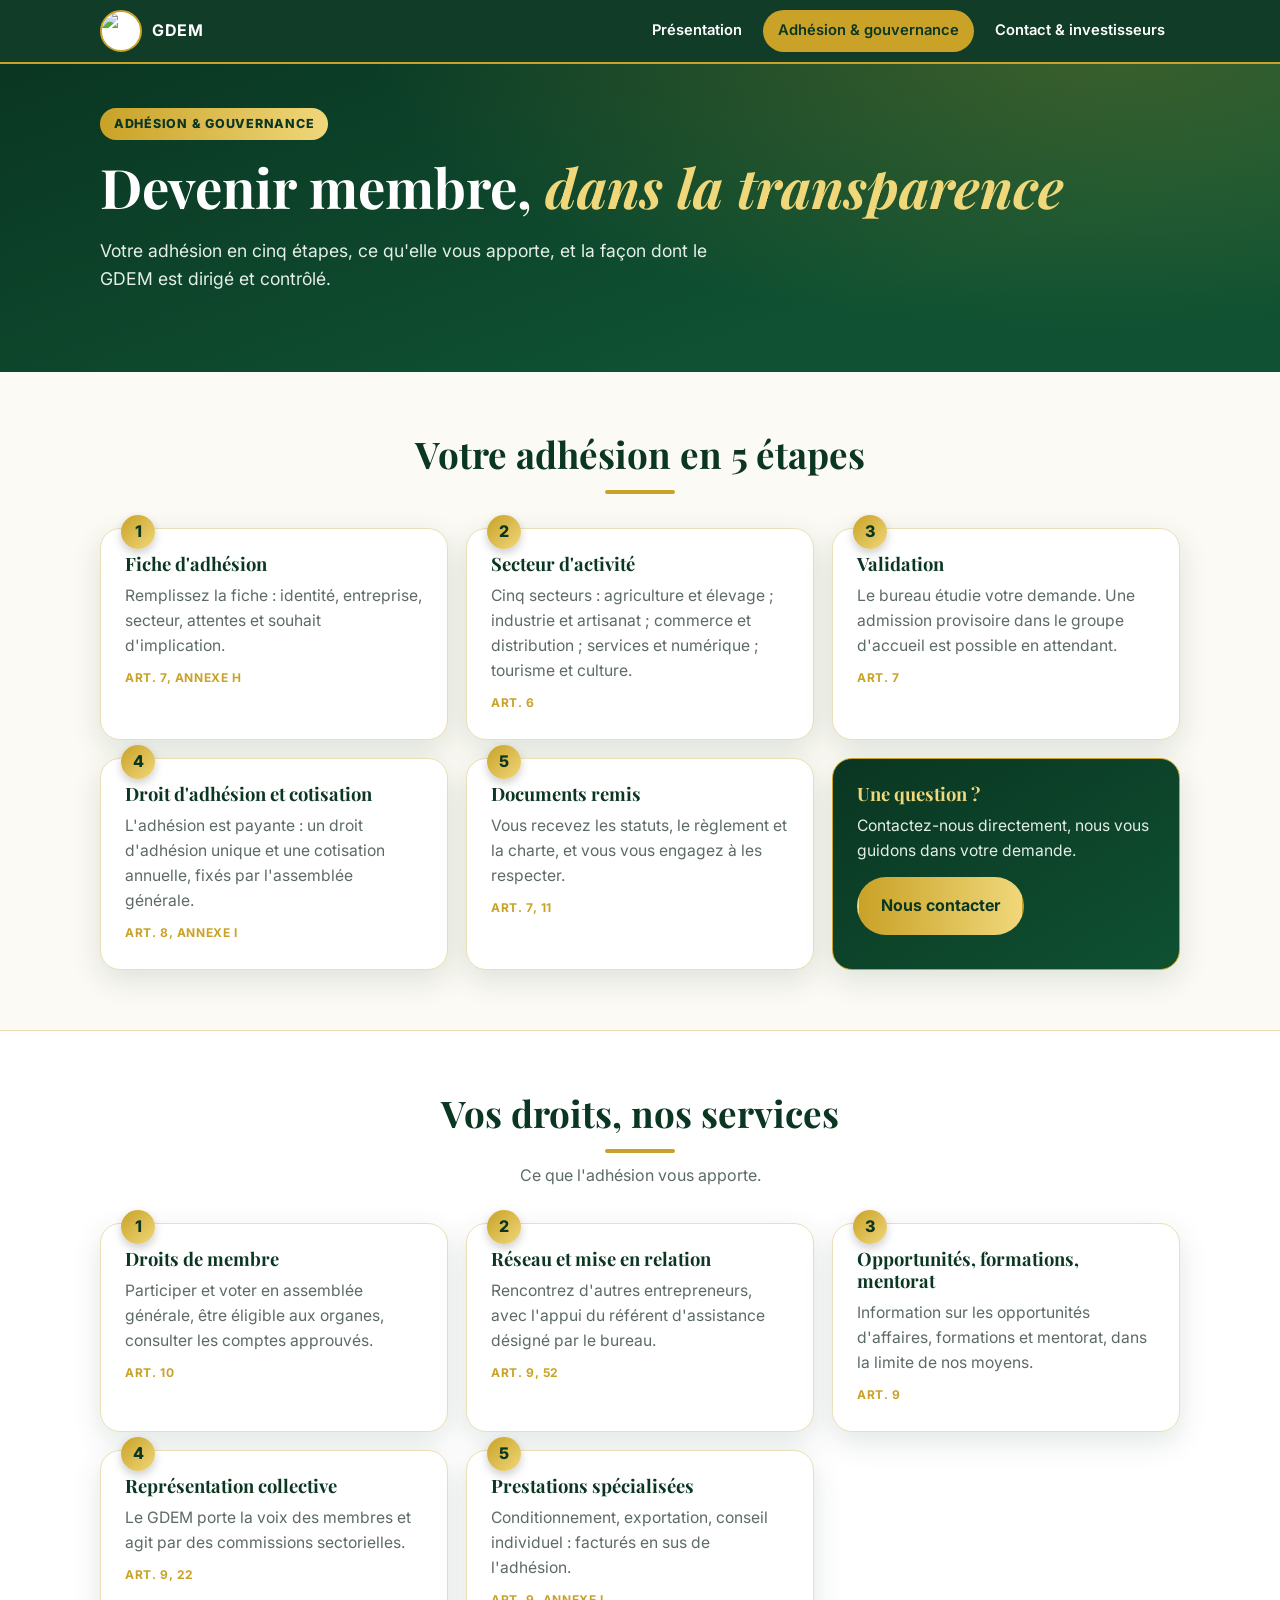
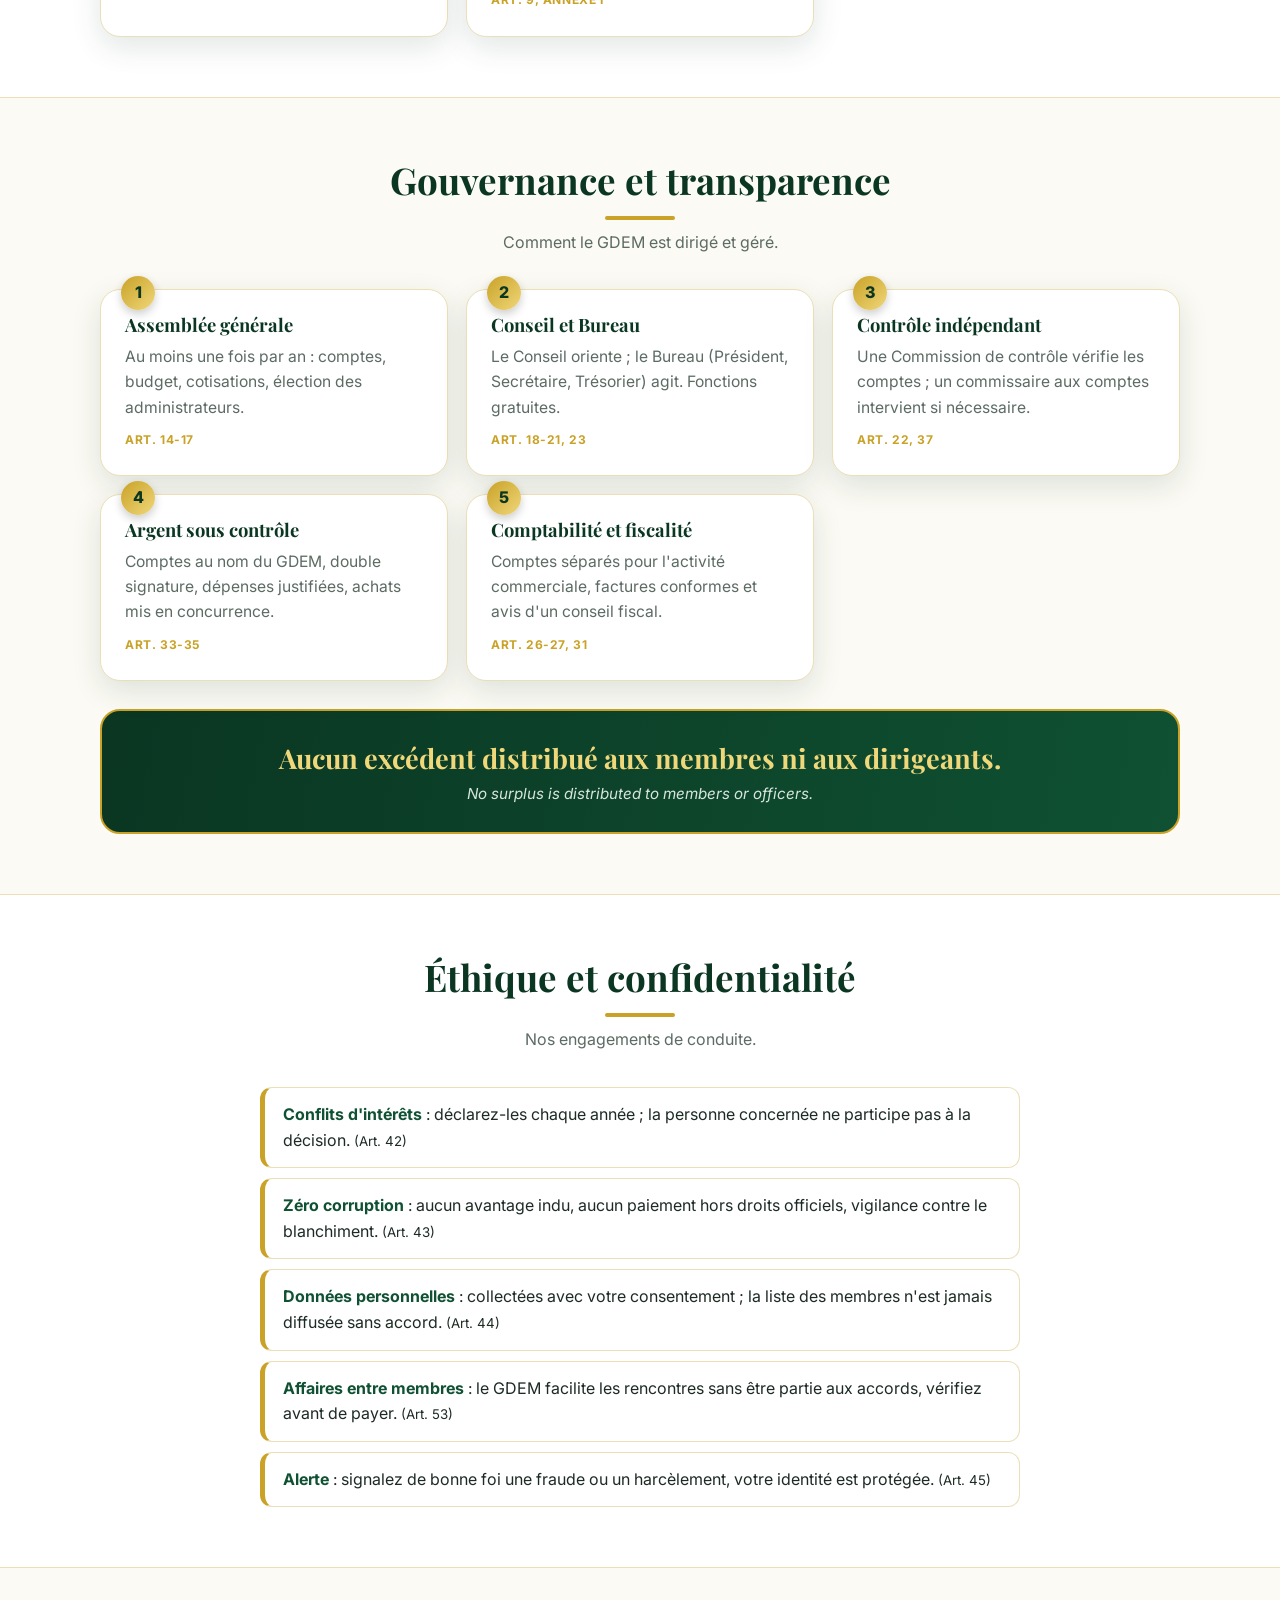
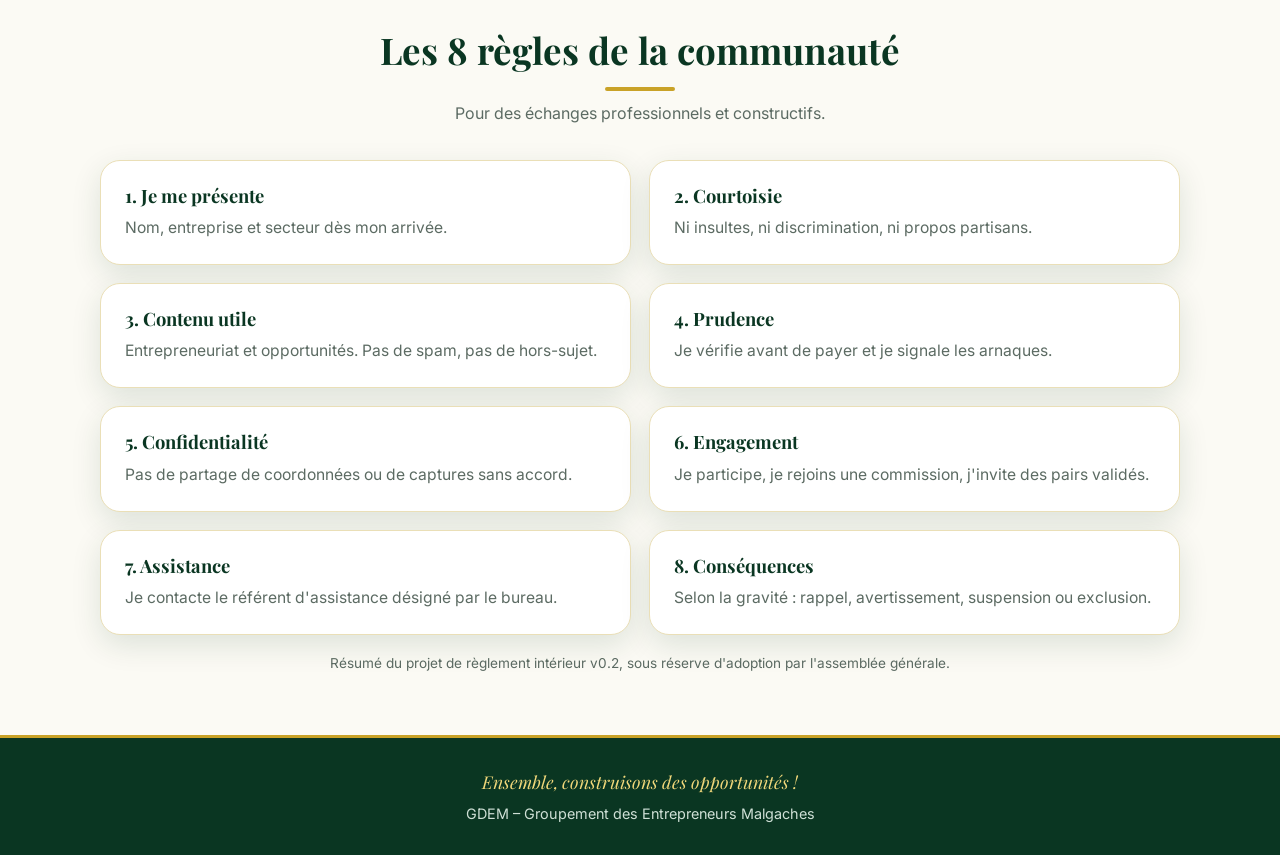
==== adhesion.html @ bec1eaff "Add files via upload" ====
<!doctype html>
<html lang="fr">
<head>
<meta charset="utf-8">
<meta name="viewport" content="width=device-width,initial-scale=1">
<title>Adhésion et gouvernance – GDEM</title>
<meta name="description" content="Comment devenir membre du GDEM, vos droits, la gouvernance transparente et nos engagements éthiques.">
<link rel="icon" href="assets/favicon.png">
<link rel="preconnect" href="https://fonts.googleapis.com">
<link rel="preconnect" href="https://fonts.gstatic.com" crossorigin>
<link href="https://fonts.googleapis.com/css2?family=Inter:wght@400;600;700;800&family=Playfair+Display:ital,wght@0,600;0,700;1,500&display=swap" rel="stylesheet">
<link rel="stylesheet" href="style.css">
</head>
<body>

<header class="site">
  <div class="wrap">
    <a class="marque" href="index.html"><img src="assets/logo-gdem.jpg" alt="Logo GDEM"><span>GDEM</span></a>
    <nav class="principal" aria-label="Navigation principale">
      <a href="index.html">Présentation</a>
      <a href="adhesion.html" aria-current="page">Adhésion &amp; gouvernance</a>
      <a href="contact.html">Contact &amp; investisseurs</a>
    </nav>
  </div>
</header>

<main>
  <section class="hero hero-page">
    <div class="wrap">
      <span class="pastille">Adhésion &amp; gouvernance</span>
      <h1>Devenir membre, <em>dans la transparence</em></h1>
      <p class="lead">Votre adhésion en cinq étapes, ce qu'elle vous apporte, et la façon dont le GDEM est dirigé et contrôlé.</p>
    </div>
  </section>

  <section class="bloc">
    <div class="wrap">
      <div class="titre-section">
        <h2>Votre adhésion en 5 étapes</h2>
        <div class="filet"></div>
      </div>
      <div class="grille g3">
        <article class="carte"><span class="num">1</span><h3>Fiche d'adhésion</h3><p>Remplissez la fiche : identité, entreprise, secteur, attentes et souhait d'implication.</p><span class="art">ART. 7, ANNEXE H</span></article>
        <article class="carte"><span class="num">2</span><h3>Secteur d'activité</h3><p>Cinq secteurs : agriculture et élevage ; industrie et artisanat ; commerce et distribution ; services et numérique ; tourisme et culture.</p><span class="art">ART. 6</span></article>
        <article class="carte"><span class="num">3</span><h3>Validation</h3><p>Le bureau étudie votre demande. Une admission provisoire dans le groupe d'accueil est possible en attendant.</p><span class="art">ART. 7</span></article>
        <article class="carte"><span class="num">4</span><h3>Droit d'adhésion et cotisation</h3><p>L'adhésion est payante : un droit d'adhésion unique et une cotisation annuelle, fixés par l'assemblée générale.</p><span class="art">ART. 8, ANNEXE I</span></article>
        <article class="carte"><span class="num">5</span><h3>Documents remis</h3><p>Vous recevez les statuts, le règlement et la charte, et vous vous engagez à les respecter.</p><span class="art">ART. 7, 11</span></article>
        <article class="carte" style="background:linear-gradient(150deg,var(--vert-fonce),var(--vert));border-color:var(--or)">
          <h3 style="color:var(--or-clair)">Une question ?</h3>
          <p style="color:#e3eee7">Contactez-nous directement, nous vous guidons dans votre demande.</p>
          <p style="margin-top:14px"><a class="btn btn-or" href="contact.html">Nous contacter</a></p>
        </article>
      </div>
    </div>
  </section>

  <section class="bloc alt">
    <div class="wrap">
      <div class="titre-section">
        <h2>Vos droits, nos services</h2>
        <div class="filet"></div>
        <p>Ce que l'adhésion vous apporte.</p>
      </div>
      <div class="grille g3">
        <article class="carte"><span class="num">1</span><h3>Droits de membre</h3><p>Participer et voter en assemblée générale, être éligible aux organes, consulter les comptes approuvés.</p><span class="art">ART. 10</span></article>
        <article class="carte"><span class="num">2</span><h3>Réseau et mise en relation</h3><p>Rencontrez d'autres entrepreneurs, avec l'appui du référent d'assistance désigné par le bureau.</p><span class="art">ART. 9, 52</span></article>
        <article class="carte"><span class="num">3</span><h3>Opportunités, formations, mentorat</h3><p>Information sur les opportunités d'affaires, formations et mentorat, dans la limite de nos moyens.</p><span class="art">ART. 9</span></article>
        <article class="carte"><span class="num">4</span><h3>Représentation collective</h3><p>Le GDEM porte la voix des membres et agit par des commissions sectorielles.</p><span class="art">ART. 9, 22</span></article>
        <article class="carte"><span class="num">5</span><h3>Prestations spécialisées</h3><p>Conditionnement, exportation, conseil individuel : facturés en sus de l'adhésion.</p><span class="art">ART. 9, ANNEXE I</span></article>
      </div>
    </div>
  </section>

  <section class="bloc">
    <div class="wrap">
      <div class="titre-section">
        <h2>Gouvernance et transparence</h2>
        <div class="filet"></div>
        <p>Comment le GDEM est dirigé et géré.</p>
      </div>
      <div class="grille g3">
        <article class="carte"><span class="num">1</span><h3>Assemblée générale</h3><p>Au moins une fois par an : comptes, budget, cotisations, élection des administrateurs.</p><span class="art">ART. 14-17</span></article>
        <article class="carte"><span class="num">2</span><h3>Conseil et Bureau</h3><p>Le Conseil oriente ; le Bureau (Président, Secrétaire, Trésorier) agit. Fonctions gratuites.</p><span class="art">ART. 18-21, 23</span></article>
        <article class="carte"><span class="num">3</span><h3>Contrôle indépendant</h3><p>Une Commission de contrôle vérifie les comptes ; un commissaire aux comptes intervient si nécessaire.</p><span class="art">ART. 22, 37</span></article>
        <article class="carte"><span class="num">4</span><h3>Argent sous contrôle</h3><p>Comptes au nom du GDEM, double signature, dépenses justifiées, achats mis en concurrence.</p><span class="art">ART. 33-35</span></article>
        <article class="carte"><span class="num">5</span><h3>Comptabilité et fiscalité</h3><p>Comptes séparés pour l'activité commerciale, factures conformes et avis d'un conseil fiscal.</p><span class="art">ART. 26-27, 31</span></article>
      </div>
      <div style="margin-top:28px" class="bandeau">
        <strong>Aucun excédent distribué aux membres ni aux dirigeants.</strong>
        <span>No surplus is distributed to members or officers.</span>
      </div>
    </div>
  </section>

  <section class="bloc alt">
    <div class="wrap">
      <div class="titre-section">
        <h2>Éthique et confidentialité</h2>
        <div class="filet"></div>
        <p>Nos engagements de conduite.</p>
      </div>
      <ul class="liste-ok">
        <li><b>Conflits d'intérêts</b> : déclarez-les chaque année ; la personne concernée ne participe pas à la décision. <small>(Art. 42)</small></li>
        <li><b>Zéro corruption</b> : aucun avantage indu, aucun paiement hors droits officiels, vigilance contre le blanchiment. <small>(Art. 43)</small></li>
        <li><b>Données personnelles</b> : collectées avec votre consentement ; la liste des membres n'est jamais diffusée sans accord. <small>(Art. 44)</small></li>
        <li><b>Affaires entre membres</b> : le GDEM facilite les rencontres sans être partie aux accords, vérifiez avant de payer. <small>(Art. 53)</small></li>
        <li><b>Alerte</b> : signalez de bonne foi une fraude ou un harcèlement, votre identité est protégée. <small>(Art. 45)</small></li>
      </ul>
    </div>
  </section>

  <section class="bloc">
    <div class="wrap">
      <div class="titre-section">
        <h2>Les 8 règles de la communauté</h2>
        <div class="filet"></div>
        <p>Pour des échanges professionnels et constructifs.</p>
      </div>
      <div class="grille g2">
        <article class="carte"><h3>1. Je me présente</h3><p>Nom, entreprise et secteur dès mon arrivée.</p></article>
        <article class="carte"><h3>2. Courtoisie</h3><p>Ni insultes, ni discrimination, ni propos partisans.</p></article>
        <article class="carte"><h3>3. Contenu utile</h3><p>Entrepreneuriat et opportunités. Pas de spam, pas de hors-sujet.</p></article>
        <article class="carte"><h3>4. Prudence</h3><p>Je vérifie avant de payer et je signale les arnaques.</p></article>
        <article class="carte"><h3>5. Confidentialité</h3><p>Pas de partage de coordonnées ou de captures sans accord.</p></article>
        <article class="carte"><h3>6. Engagement</h3><p>Je participe, je rejoins une commission, j'invite des pairs validés.</p></article>
        <article class="carte"><h3>7. Assistance</h3><p>Je contacte le référent d'assistance désigné par le bureau.</p></article>
        <article class="carte"><h3>8. Conséquences</h3><p>Selon la gravité : rappel, avertissement, suspension ou exclusion.</p></article>
      </div>
      <p class="note">Résumé du projet de règlement intérieur v0.2, sous réserve d'adoption par l'assemblée générale.</p>
    </div>
  </section>
</main>

<footer class="site">
  <div class="wrap">
    <div class="devise">Ensemble, construisons des opportunités !</div>
    <div>GDEM – Groupement des Entrepreneurs Malgaches</div>
  </div>
</footer>

<div class="barre-appel">
  <a class="b1" href="contact.html">Investir</a>
  <a class="b2" href="https://wa.me/212622699131" rel="noopener">WhatsApp</a>
</div>
</body>
</html>
---- style.css ----
:root{
  --vert:#0f5132;--vert-fonce:#0a3622;--vert-clair:#1d7a4d;
  --or:#c9a227;--or-clair:#f0d77a;--ivoire:#fbfaf4;--texte:#1d2b24;--gris:#5c6b63;
  --rayon:20px;--ombre:0 10px 30px rgba(10,54,34,.12);
}
*{box-sizing:border-box;margin:0;padding:0}
html{scroll-behavior:smooth}
body{font-family:'Inter',system-ui,sans-serif;color:var(--texte);background:var(--ivoire);line-height:1.6;-webkit-text-size-adjust:100%}
h1,h2,h3{font-family:'Playfair Display',Georgia,serif;line-height:1.2;color:var(--vert-fonce)}
a{color:inherit}
.wrap{width:min(1080px,100% - 32px);margin-inline:auto}

/* En-tête */
header.site{position:sticky;top:0;z-index:50;background:rgba(10,54,34,.97);backdrop-filter:blur(6px);border-bottom:2px solid var(--or)}
header.site .wrap{display:flex;align-items:center;justify-content:space-between;gap:12px;padding-block:10px;flex-wrap:wrap}
.marque{display:flex;align-items:center;gap:10px;text-decoration:none;color:#fff;font-weight:700;letter-spacing:.04em}
.marque img{width:42px;height:42px;border-radius:50%;object-fit:cover;object-position:center 35%;background:#fff;border:2px solid var(--or)}
nav.principal{display:flex;gap:6px;flex-wrap:wrap}
nav.principal a{color:#fff;text-decoration:none;font-size:.92rem;font-weight:600;padding:8px 14px;border-radius:999px;border:1px solid transparent}
nav.principal a:hover{border-color:var(--or)}
nav.principal a[aria-current="page"]{background:var(--or);color:var(--vert-fonce)}

/* Héros */
.hero{background:radial-gradient(1200px 500px at 85% -10%,rgba(201,162,39,.25),transparent 60%),linear-gradient(160deg,var(--vert-fonce),var(--vert) 70%);color:#fff;padding:56px 0 72px;position:relative;overflow:hidden}
.hero .wrap{display:grid;grid-template-columns:1.15fr .85fr;gap:36px;align-items:center}
.hero h1{color:#fff;font-size:clamp(2rem,5.2vw,3.4rem)}
.hero h1 em{color:var(--or-clair);font-style:italic}
.hero p.lead{margin:18px 0 26px;font-size:1.1rem;color:#e6efe9;max-width:56ch}
.hero .en{font-family:'Playfair Display',serif;font-style:italic;color:var(--or-clair);margin-top:14px;font-size:.98rem}
.carte-logo{background:#fff;border-radius:28px;padding:18px;box-shadow:0 20px 50px rgba(0,0,0,.35);border:3px solid var(--or);max-width:380px;justify-self:center}
.carte-logo img{width:100%;height:auto;display:block;border-radius:16px}
.hero-page{padding:44px 0 52px}
.hero-page .wrap{display:block}
.pastille{display:inline-block;background:linear-gradient(90deg,var(--or),var(--or-clair));color:var(--vert-fonce);font-weight:800;letter-spacing:.06em;font-size:.78rem;padding:6px 14px;border-radius:999px;margin-bottom:14px;text-transform:uppercase}

/* Boutons */
.btn{display:inline-flex;align-items:center;gap:10px;padding:14px 22px;border-radius:999px;font-weight:700;text-decoration:none;border:2px solid transparent;font-size:1rem;transition:transform .15s,box-shadow .15s;cursor:pointer;min-height:48px}
.btn:hover{transform:translateY(-2px);box-shadow:0 8px 20px rgba(0,0,0,.2)}
.btn-or{background:linear-gradient(90deg,var(--or),var(--or-clair));color:var(--vert-fonce)}
.btn-vert{background:var(--vert);color:#fff}
.btn-contour{border-color:var(--or);color:#fff;background:transparent}
.btn-wa{background:#1fa855;color:#fff}
.groupe-btn{display:flex;flex-wrap:wrap;gap:12px}

/* Sections */
section.bloc{padding:60px 0}
section.bloc.alt{background:#fff;border-block:1px solid #eadfb7}
.titre-section{text-align:center;max-width:720px;margin:0 auto 34px}
.titre-section h2{font-size:clamp(1.6rem,3.6vw,2.3rem)}
.titre-section p{color:var(--gris);margin-top:10px}
.filet{width:70px;height:4px;border-radius:4px;background:var(--or);margin:14px auto 0}

.grille{display:grid;gap:18px}
.g3{grid-template-columns:repeat(3,1fr)}
.g5{grid-template-columns:repeat(5,1fr)}
.g2{grid-template-columns:repeat(2,1fr)}
.carte{background:#fff;border:1px solid #eadfb7;border-radius:var(--rayon);padding:24px;box-shadow:var(--ombre);position:relative}
.carte h3{font-size:1.15rem;margin-bottom:8px}
.carte p{color:var(--gris);font-size:.98rem}
.carte .num{position:absolute;top:-14px;left:20px;width:34px;height:34px;border-radius:50%;background:linear-gradient(135deg,var(--or),var(--or-clair));color:var(--vert-fonce);font-weight:800;display:grid;place-items:center;box-shadow:0 4px 10px rgba(0,0,0,.2)}
.carte .art{display:inline-block;margin-top:10px;font-size:.75rem;font-weight:700;color:var(--or);letter-spacing:.05em}
.icone{font-size:1.8rem;margin-bottom:8px}
.secteur{text-align:center;padding:20px 12px}
.secteur .icone{font-size:2.2rem}
.secteur h3{font-size:1rem}

.bandeau{background:linear-gradient(100deg,var(--vert-fonce),var(--vert));color:#fff;border-radius:var(--rayon);padding:26px 30px;border:2px solid var(--or);text-align:center}
.bandeau strong{display:block;font-family:'Playfair Display',serif;font-size:clamp(1.2rem,3vw,1.7rem);color:var(--or-clair)}
.bandeau span{font-style:italic;color:#d6e6dc;font-size:.95rem}

/* Contact */
.contact-carte{background:#fff;border:2px solid var(--or);border-radius:24px;padding:28px;box-shadow:var(--ombre);text-align:center}
.contact-carte h3{font-size:1.3rem}
.contact-carte .tel{font-size:1.35rem;font-weight:800;color:var(--vert);margin:10px 0 16px;letter-spacing:.02em}
.contact-carte .tel a{text-decoration:none}
.contact-carte .groupe-btn{justify-content:center;flex-direction:column;align-items:stretch}
.contact-carte .btn{justify-content:center}
.note{font-size:.85rem;color:var(--gris);text-align:center;margin-top:18px}
.liste-ok{list-style:none;display:grid;gap:10px;max-width:760px;margin:0 auto}
.liste-ok li{background:#fff;border:1px solid #eadfb7;border-left:5px solid var(--or);border-radius:12px;padding:14px 18px}
.liste-ok b{color:var(--vert)}

footer.site{background:var(--vert-fonce);color:#cfe0d6;padding:30px 0;border-top:3px solid var(--or);text-align:center;font-size:.9rem}
footer.site .devise{font-family:'Playfair Display',serif;font-style:italic;color:var(--or-clair);font-size:1.1rem;margin-bottom:6px}
footer.site small{display:block;margin-top:8px;opacity:.8}

/* Barre d'appel flottante (mobile) */
.barre-appel{display:none}

@media (max-width:860px){
  .hero .wrap{grid-template-columns:1fr}
  .carte-logo{max-width:280px;order:-1}
  .g3,.g2{grid-template-columns:1fr}
  .g5{grid-template-columns:repeat(2,1fr)}
  section.bloc{padding:44px 0}
  .barre-appel{display:flex;position:fixed;bottom:0;left:0;right:0;z-index:60;background:var(--vert-fonce);border-top:2px solid var(--or);padding:8px 12px;gap:8px}
  .barre-appel a{flex:1;text-align:center;padding:12px 8px;border-radius:999px;font-weight:700;text-decoration:none;font-size:.9rem}
  .barre-appel .b1{background:linear-gradient(90deg,var(--or),var(--or-clair));color:var(--vert-fonce)}
  .barre-appel .b2{background:#1fa855;color:#fff}
  body{padding-bottom:66px}
}
@media (max-width:480px){.g5{grid-template-columns:1fr}.btn{width:100%;justify-content:center}}
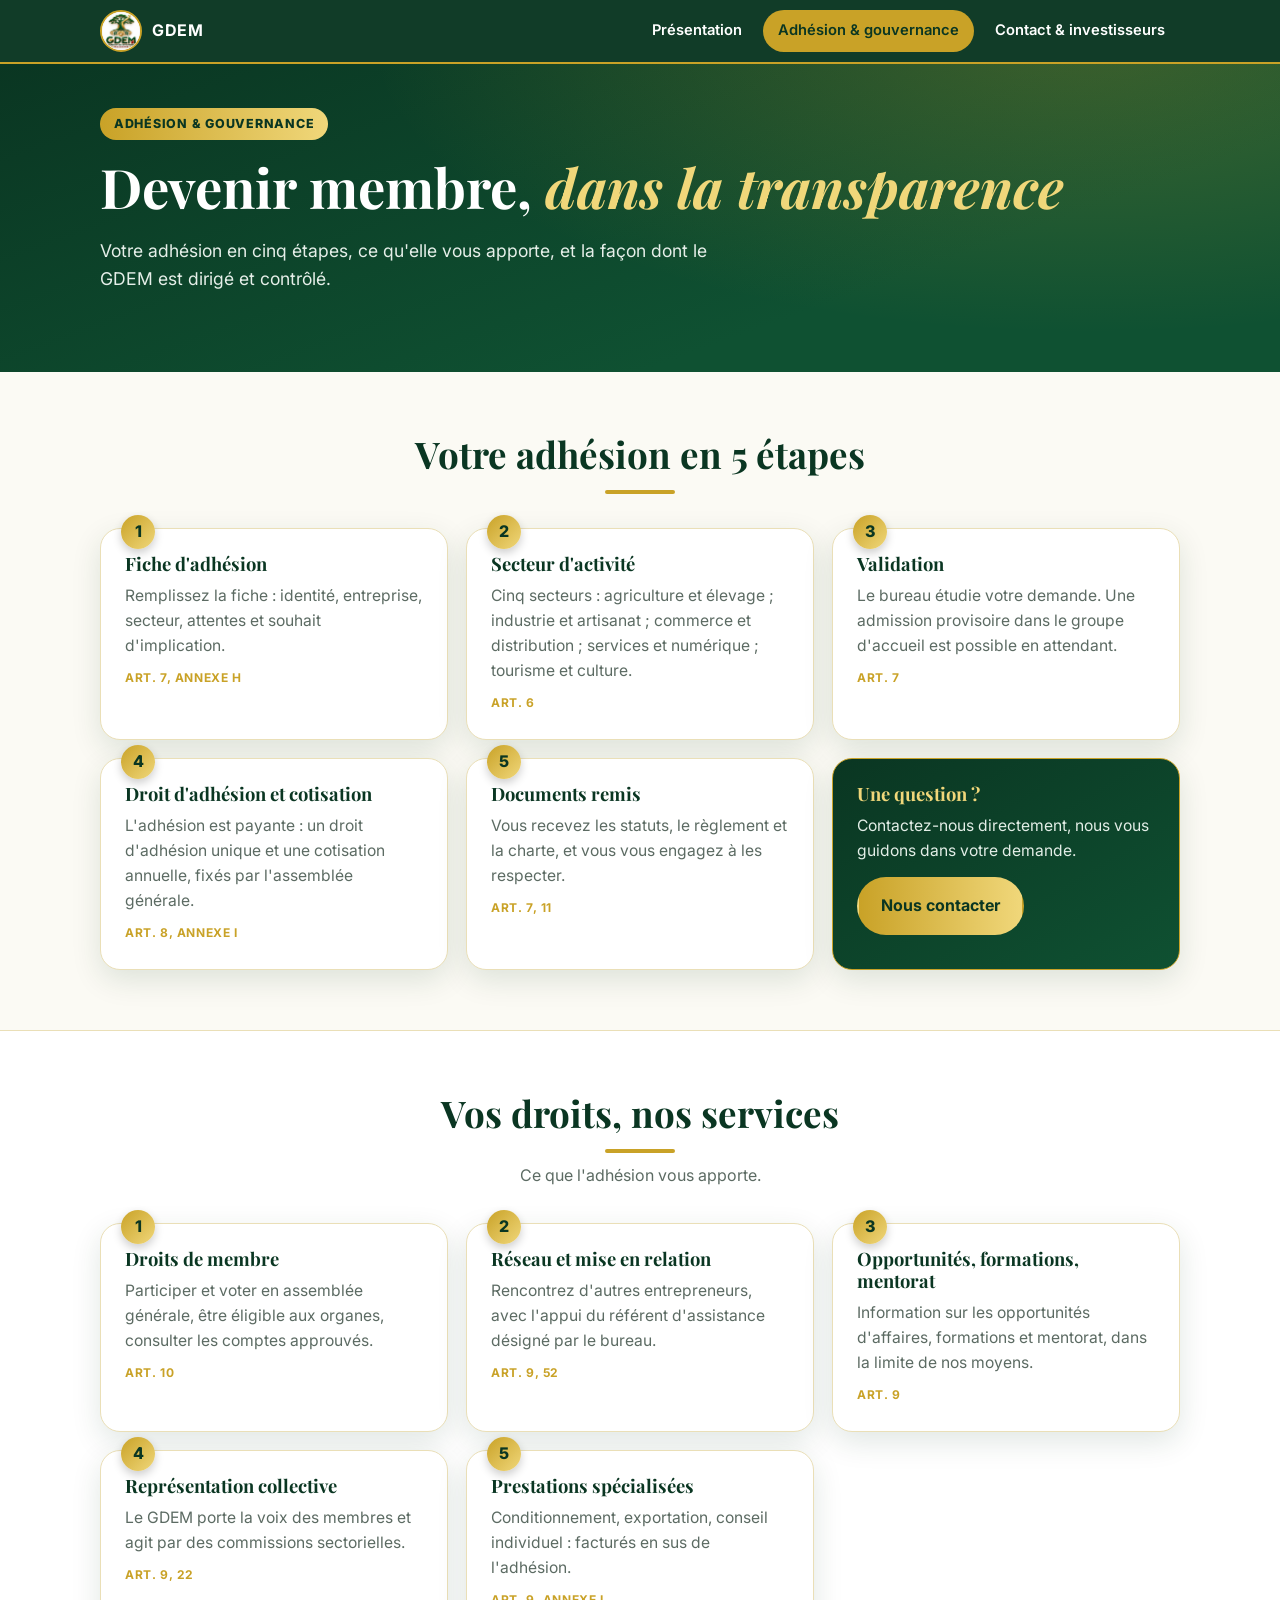
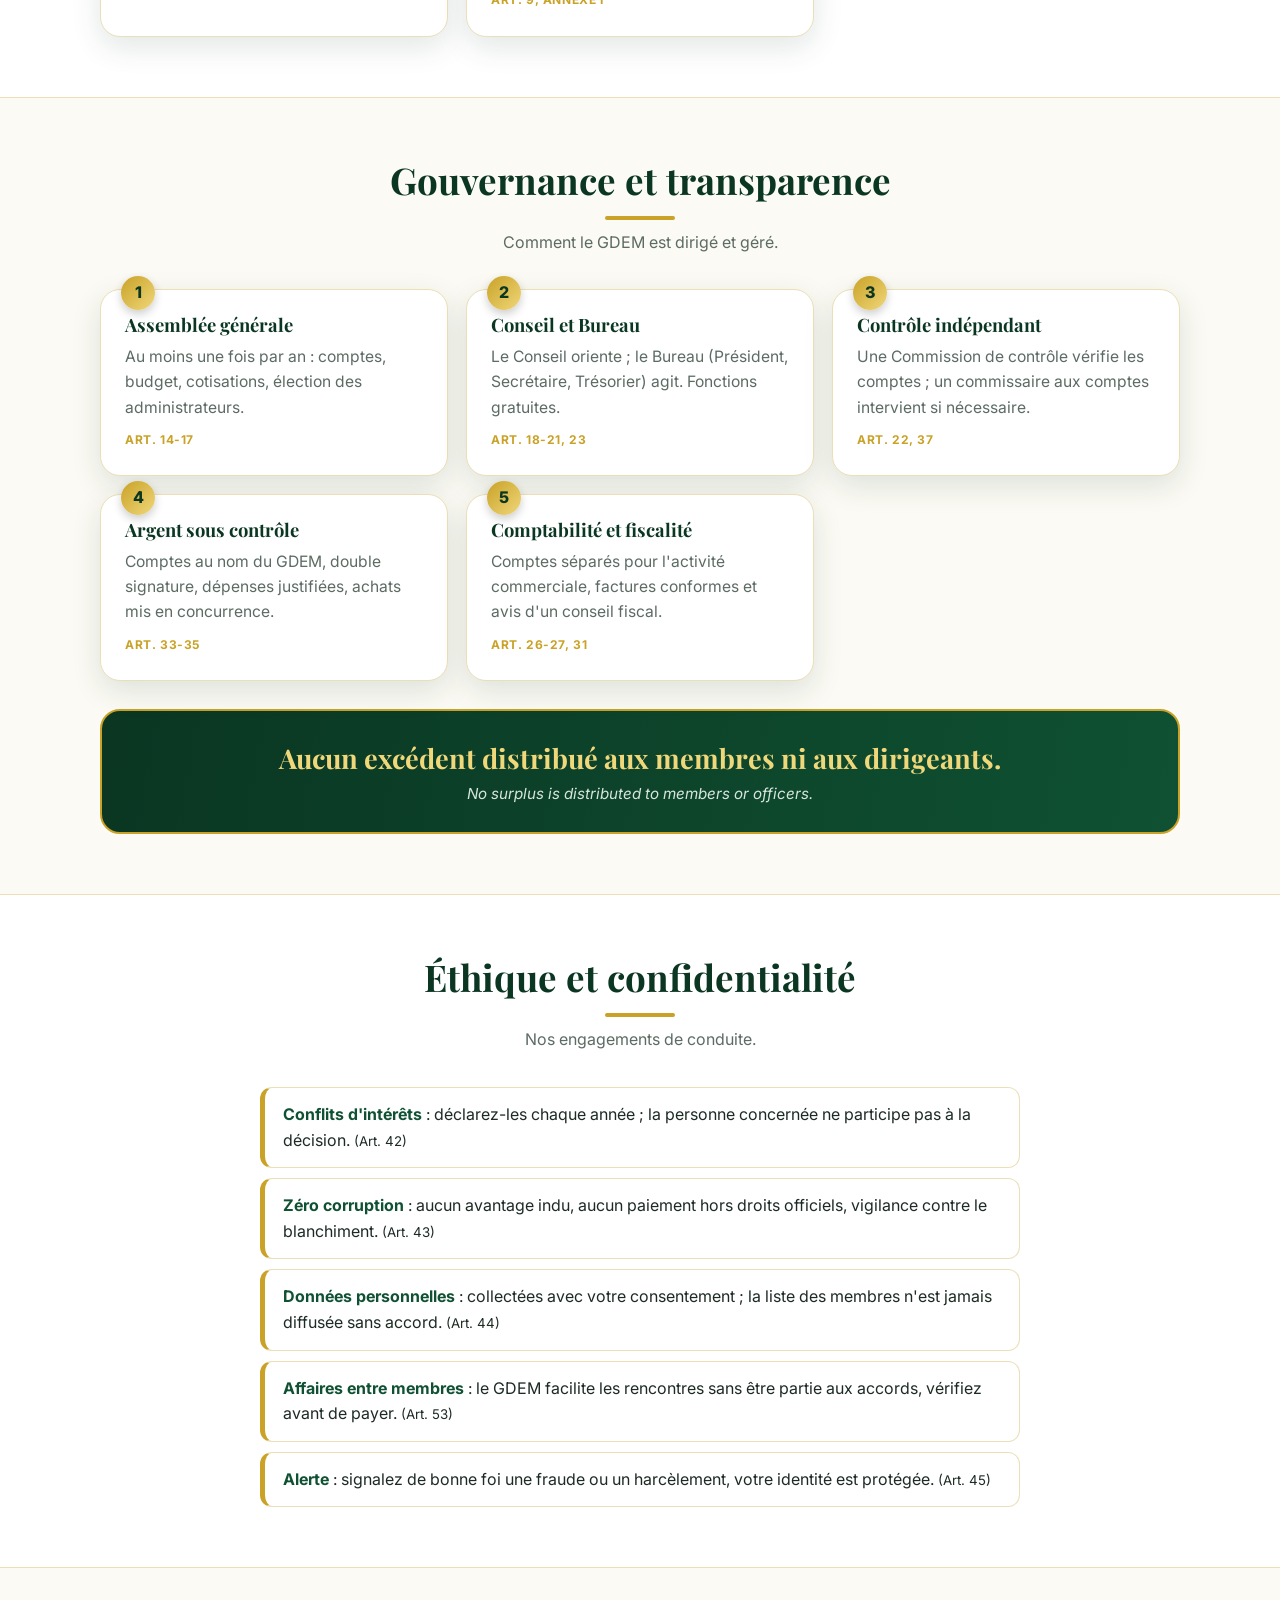
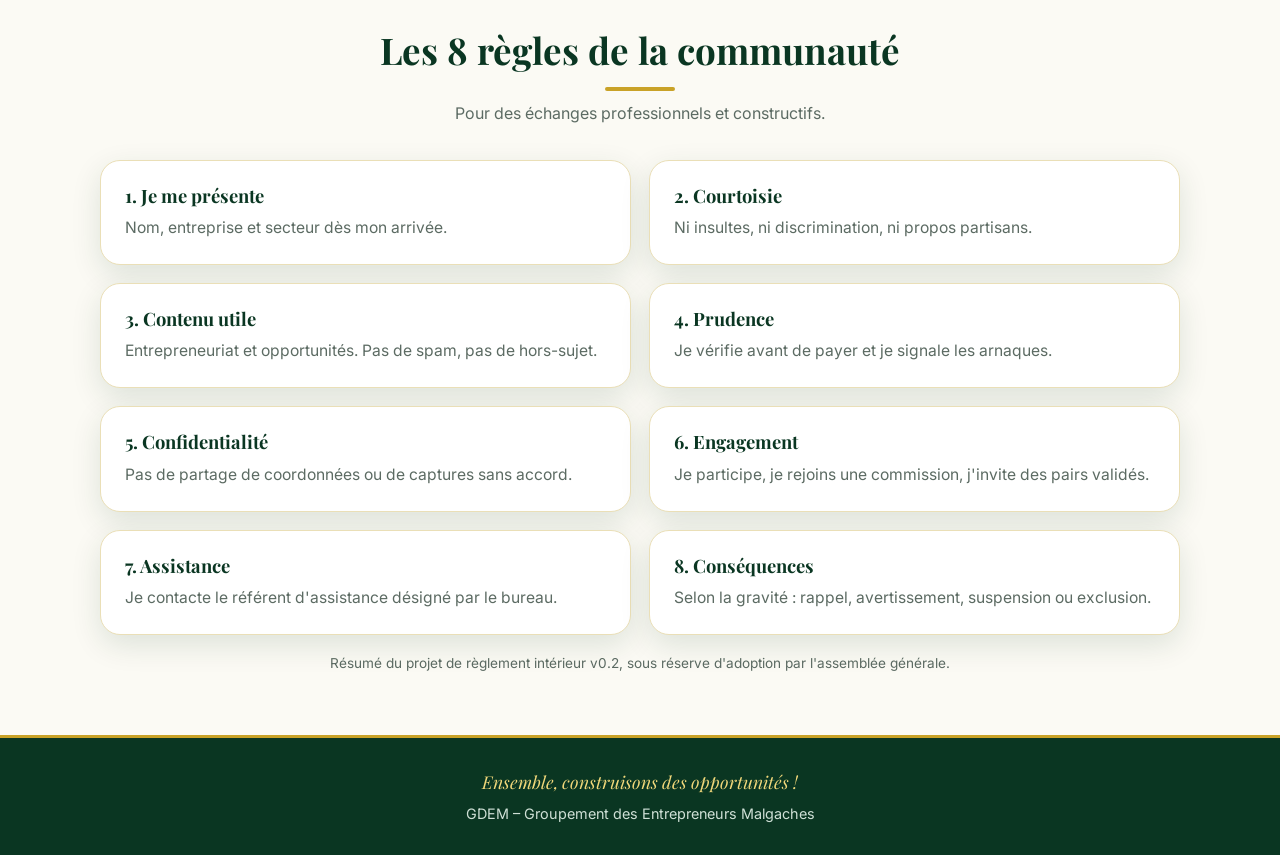
==== commit 56f05522: "Add files via upload" ====
--- a/adhesion.html
+++ b/adhesion.html
@@ -5,7 +5,7 @@
 <meta name="viewport" content="width=device-width,initial-scale=1">
 <title>Adhésion et gouvernance – GDEM</title>
 <meta name="description" content="Comment devenir membre du GDEM, vos droits, la gouvernance transparente et nos engagements éthiques.">
-<link rel="icon" href="assets/favicon.png">
+<link rel="icon" href="favicon.png">
 <link rel="preconnect" href="https://fonts.googleapis.com">
 <link rel="preconnect" href="https://fonts.gstatic.com" crossorigin>
 <link href="https://fonts.googleapis.com/css2?family=Inter:wght@400;600;700;800&family=Playfair+Display:ital,wght@0,600;0,700;1,500&display=swap" rel="stylesheet">
@@ -15,7 +15,7 @@
 
 <header class="site">
   <div class="wrap">
-    <a class="marque" href="index.html"><img src="assets/logo-gdem.jpg" alt="Logo GDEM"><span>GDEM</span></a>
+    <a class="marque" href="index.html"><img src="logo-gdem.jpg" alt="Logo GDEM"><span>GDEM</span></a>
     <nav class="principal" aria-label="Navigation principale">
       <a href="index.html">Présentation</a>
       <a href="adhesion.html" aria-current="page">Adhésion &amp; gouvernance</a>
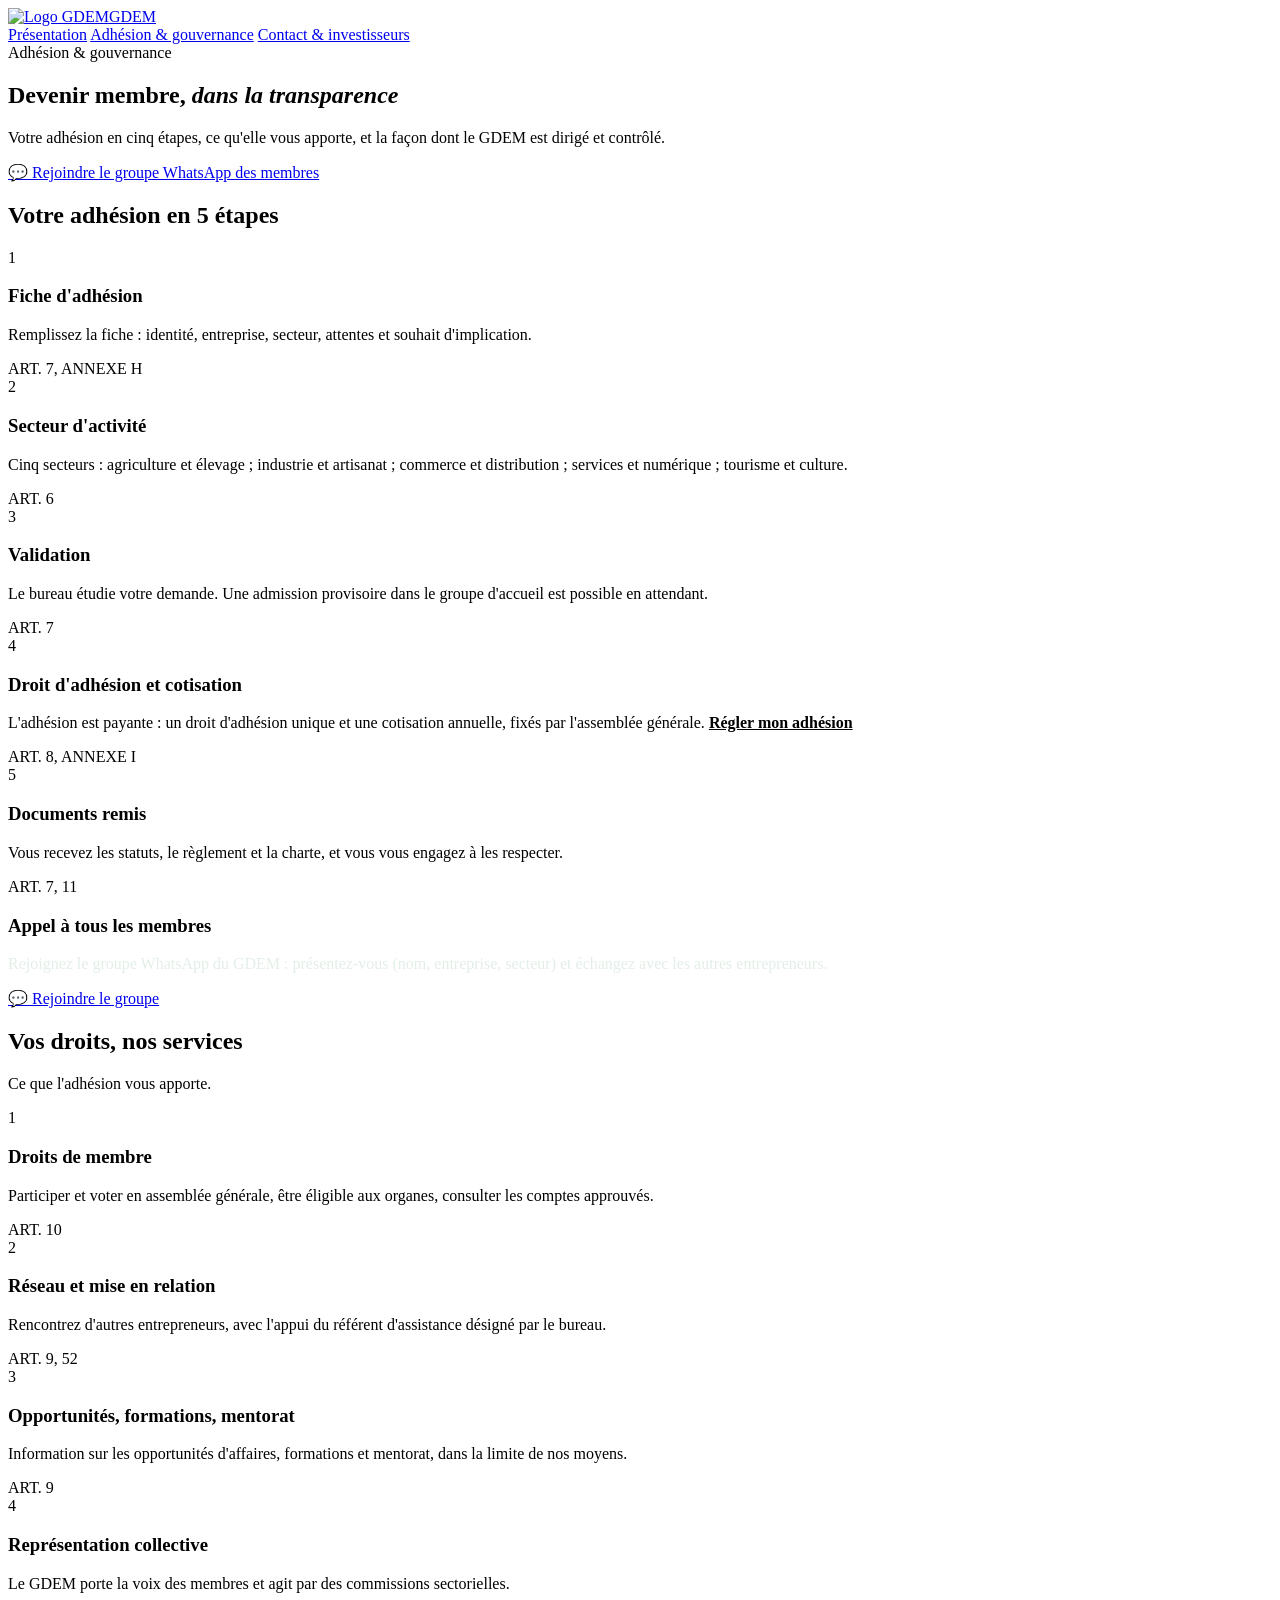
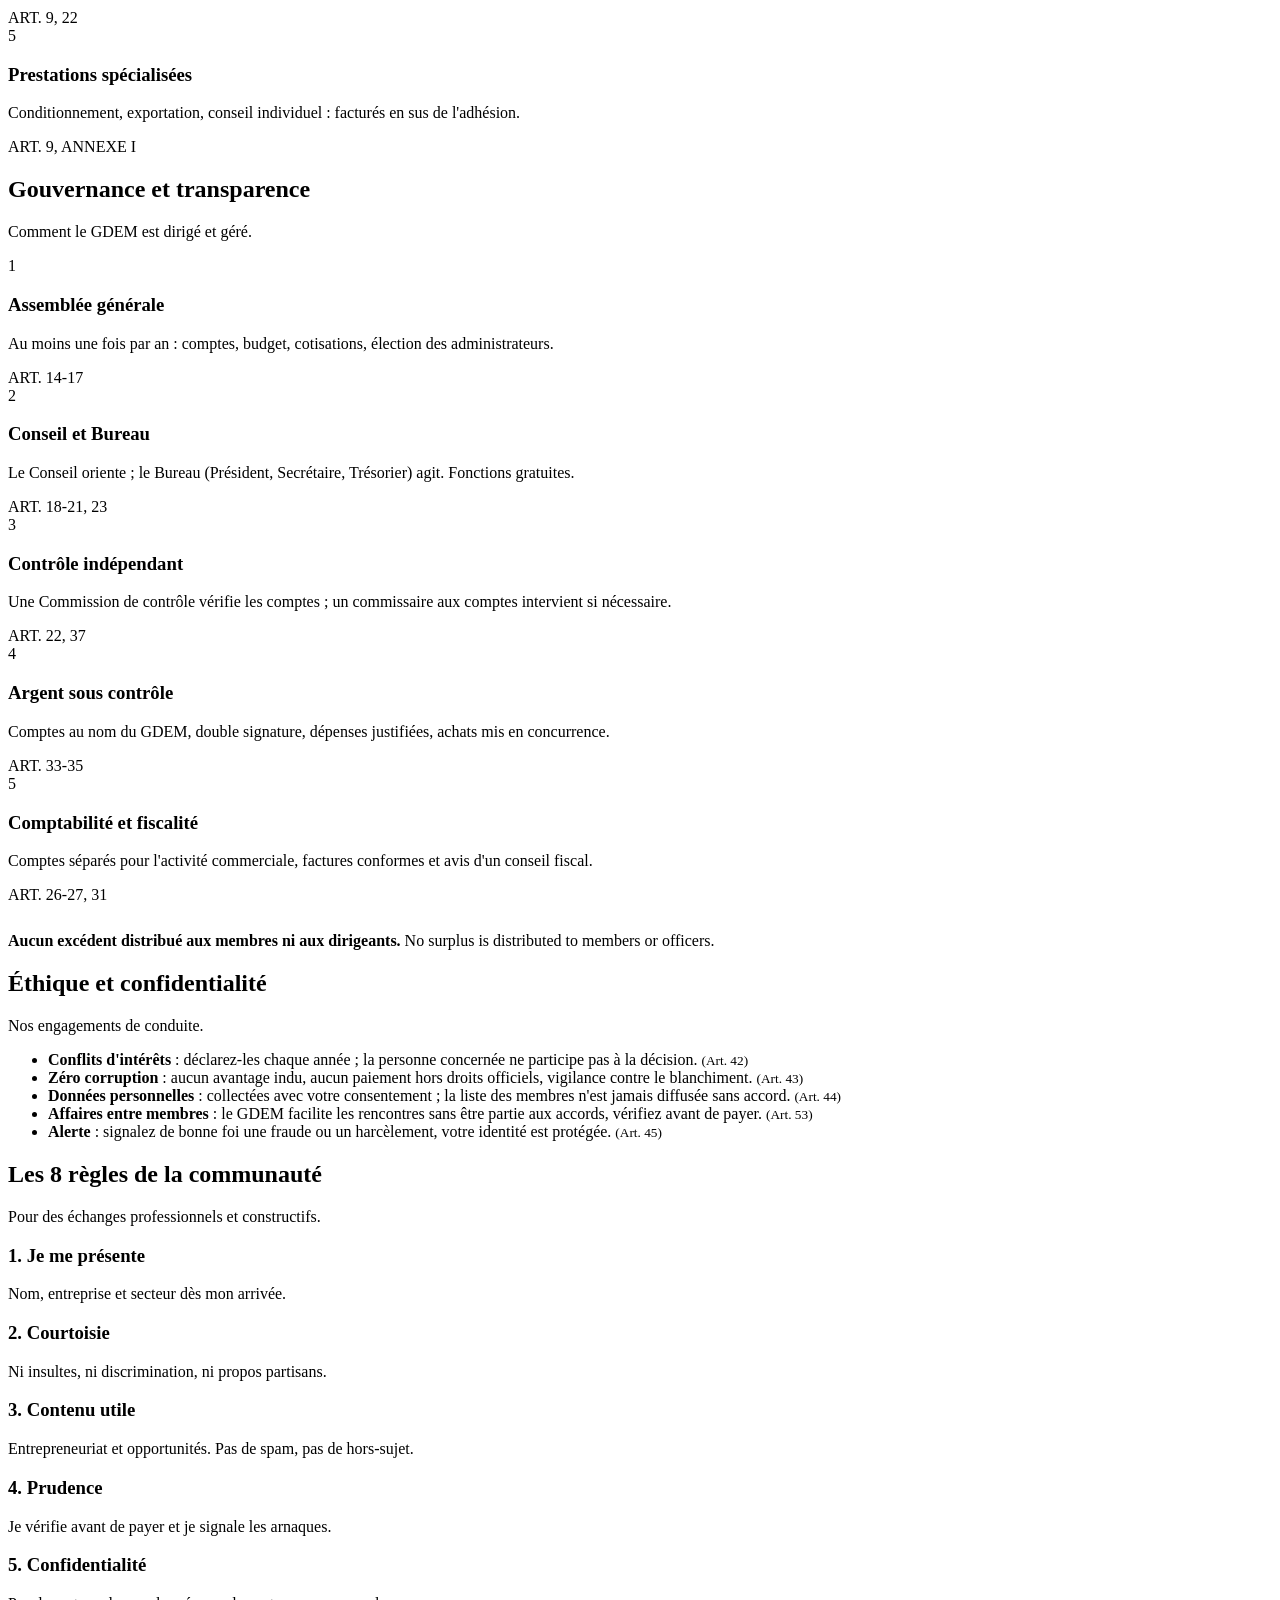
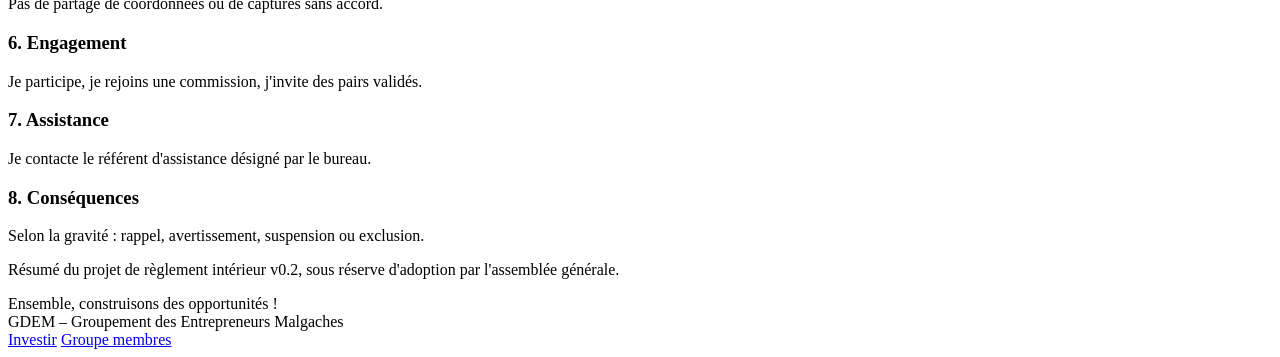
==== commit ff505aae: "Rename adhesion[1].html to adhesion.html" ====
--- a/adhesion.html
+++ b/adhesion.html
@@ -5,7 +5,7 @@
 <meta name="viewport" content="width=device-width,initial-scale=1">
 <title>Adhésion et gouvernance – GDEM</title>
 <meta name="description" content="Comment devenir membre du GDEM, vos droits, la gouvernance transparente et nos engagements éthiques.">
-<link rel="icon" href="favicon.png">
+<link rel="icon" href="assets/favicon.png">
 <link rel="preconnect" href="https://fonts.googleapis.com">
 <link rel="preconnect" href="https://fonts.gstatic.com" crossorigin>
 <link href="https://fonts.googleapis.com/css2?family=Inter:wght@400;600;700;800&family=Playfair+Display:ital,wght@0,600;0,700;1,500&display=swap" rel="stylesheet">
@@ -15,7 +15,7 @@
 
 <header class="site">
   <div class="wrap">
-    <a class="marque" href="index.html"><img src="logo-gdem.jpg" alt="Logo GDEM"><span>GDEM</span></a>
+    <a class="marque" href="index.html"><img src="assets/logo-gdem.jpg" alt="Logo GDEM"><span>GDEM</span></a>
     <nav class="principal" aria-label="Navigation principale">
       <a href="index.html">Présentation</a>
       <a href="adhesion.html" aria-current="page">Adhésion &amp; gouvernance</a>
@@ -30,6 +30,9 @@
       <span class="pastille">Adhésion &amp; gouvernance</span>
       <h1>Devenir membre, <em>dans la transparence</em></h1>
       <p class="lead">Votre adhésion en cinq étapes, ce qu'elle vous apporte, et la façon dont le GDEM est dirigé et contrôlé.</p>
+      <div class="groupe-btn">
+        <a class="btn btn-wa" href="https://chat.whatsapp.com/DcXFPqYt7xx4uVfMq7KmKy" target="_blank" rel="noopener">💬 Rejoindre le groupe WhatsApp des membres</a>
+      </div>
     </div>
   </section>
 
@@ -43,12 +46,12 @@
         <article class="carte"><span class="num">1</span><h3>Fiche d'adhésion</h3><p>Remplissez la fiche : identité, entreprise, secteur, attentes et souhait d'implication.</p><span class="art">ART. 7, ANNEXE H</span></article>
         <article class="carte"><span class="num">2</span><h3>Secteur d'activité</h3><p>Cinq secteurs : agriculture et élevage ; industrie et artisanat ; commerce et distribution ; services et numérique ; tourisme et culture.</p><span class="art">ART. 6</span></article>
         <article class="carte"><span class="num">3</span><h3>Validation</h3><p>Le bureau étudie votre demande. Une admission provisoire dans le groupe d'accueil est possible en attendant.</p><span class="art">ART. 7</span></article>
-        <article class="carte"><span class="num">4</span><h3>Droit d'adhésion et cotisation</h3><p>L'adhésion est payante : un droit d'adhésion unique et une cotisation annuelle, fixés par l'assemblée générale.</p><span class="art">ART. 8, ANNEXE I</span></article>
+        <article class="carte"><span class="num">4</span><h3>Droit d'adhésion et cotisation</h3><p>L'adhésion est payante : un droit d'adhésion unique et une cotisation annuelle, fixés par l'assemblée générale. <a href="contact.html#paiement" style="color:var(--vert);font-weight:700">Régler mon adhésion</a></p><span class="art">ART. 8, ANNEXE I</span></article>
         <article class="carte"><span class="num">5</span><h3>Documents remis</h3><p>Vous recevez les statuts, le règlement et la charte, et vous vous engagez à les respecter.</p><span class="art">ART. 7, 11</span></article>
         <article class="carte" style="background:linear-gradient(150deg,var(--vert-fonce),var(--vert));border-color:var(--or)">
-          <h3 style="color:var(--or-clair)">Une question ?</h3>
-          <p style="color:#e3eee7">Contactez-nous directement, nous vous guidons dans votre demande.</p>
-          <p style="margin-top:14px"><a class="btn btn-or" href="contact.html">Nous contacter</a></p>
+          <h3 style="color:var(--or-clair)">Appel à tous les membres</h3>
+          <p style="color:#e3eee7">Rejoignez le groupe WhatsApp du GDEM : présentez-vous (nom, entreprise, secteur) et échangez avec les autres entrepreneurs.</p>
+          <p style="margin-top:14px"><a class="btn btn-wa" href="https://chat.whatsapp.com/DcXFPqYt7xx4uVfMq7KmKy" target="_blank" rel="noopener">💬 Rejoindre le groupe</a></p>
         </article>
       </div>
     </div>
@@ -140,7 +143,7 @@
 
 <div class="barre-appel">
   <a class="b1" href="contact.html">Investir</a>
-  <a class="b2" href="https://wa.me/212622699131" rel="noopener">WhatsApp</a>
+  <a class="b2" href="https://chat.whatsapp.com/DcXFPqYt7xx4uVfMq7KmKy" target="_blank" rel="noopener">Groupe membres</a>
 </div>
 </body>
 </html>
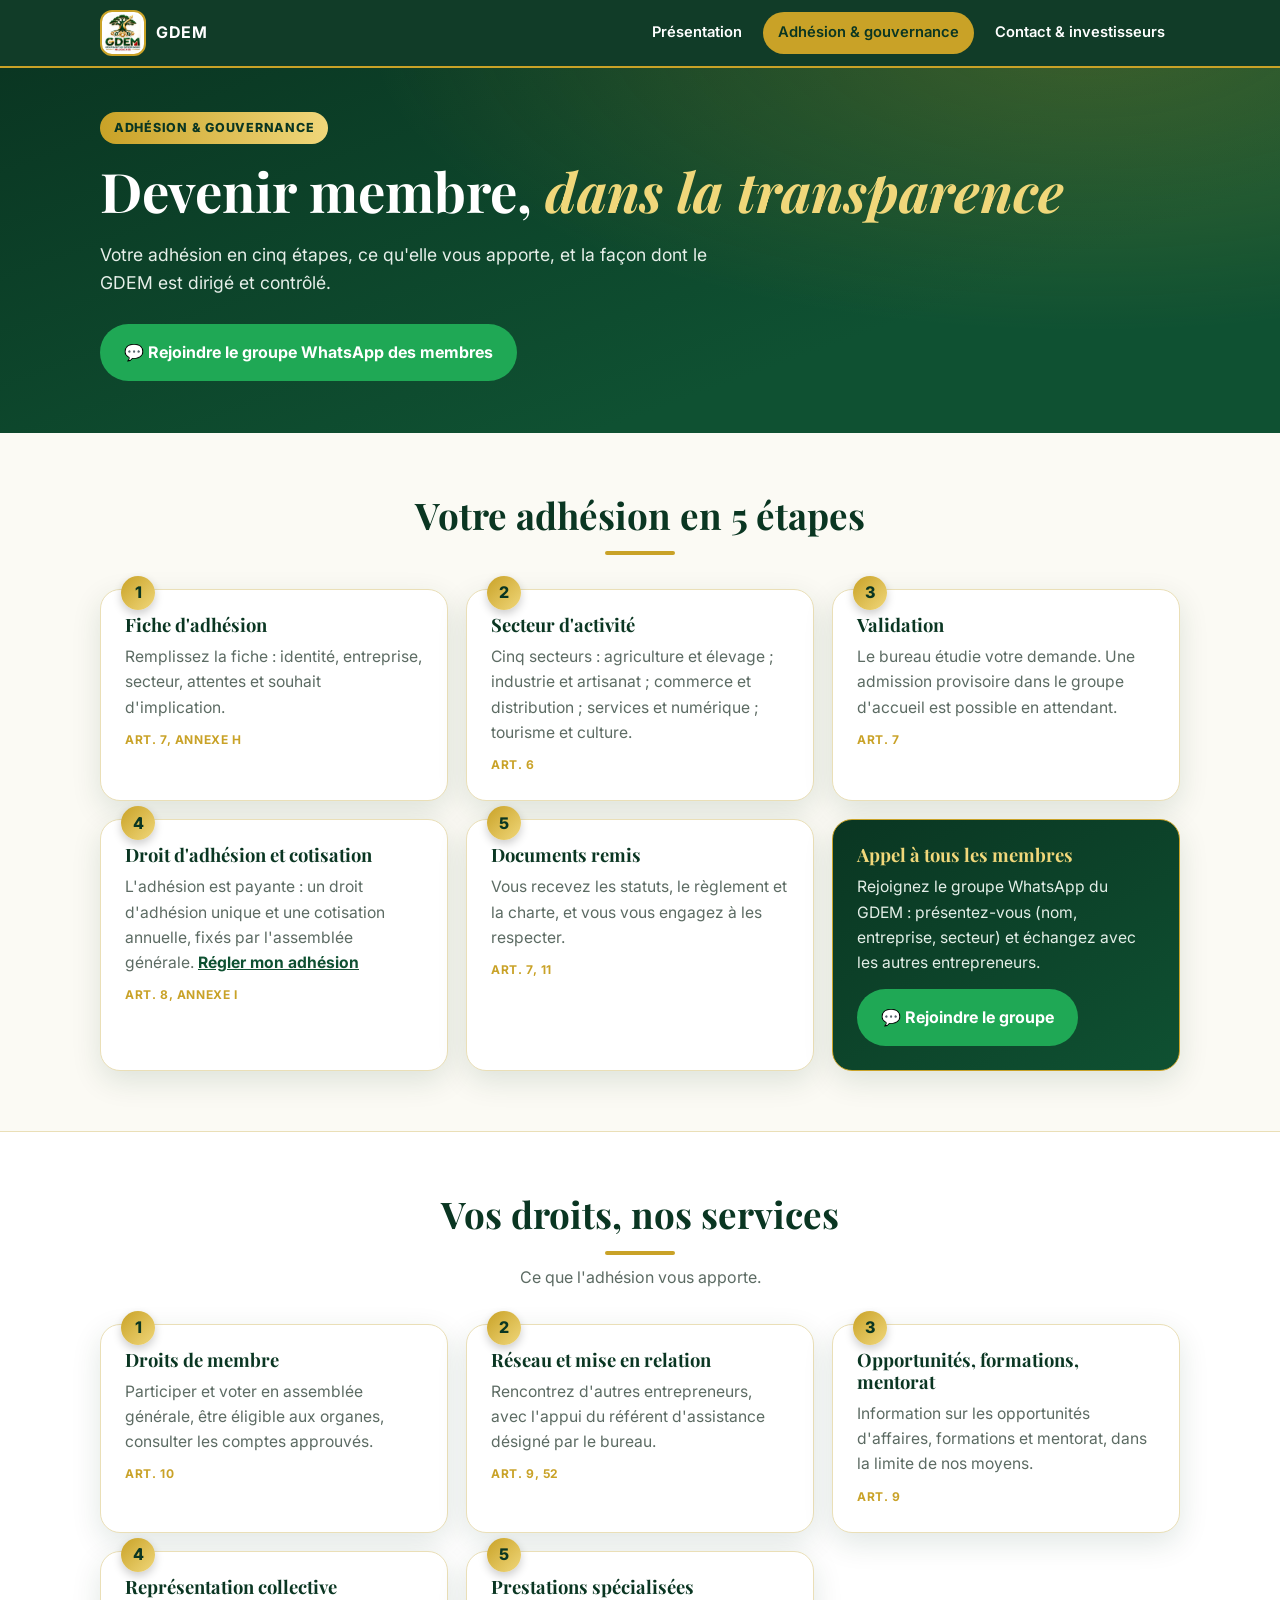
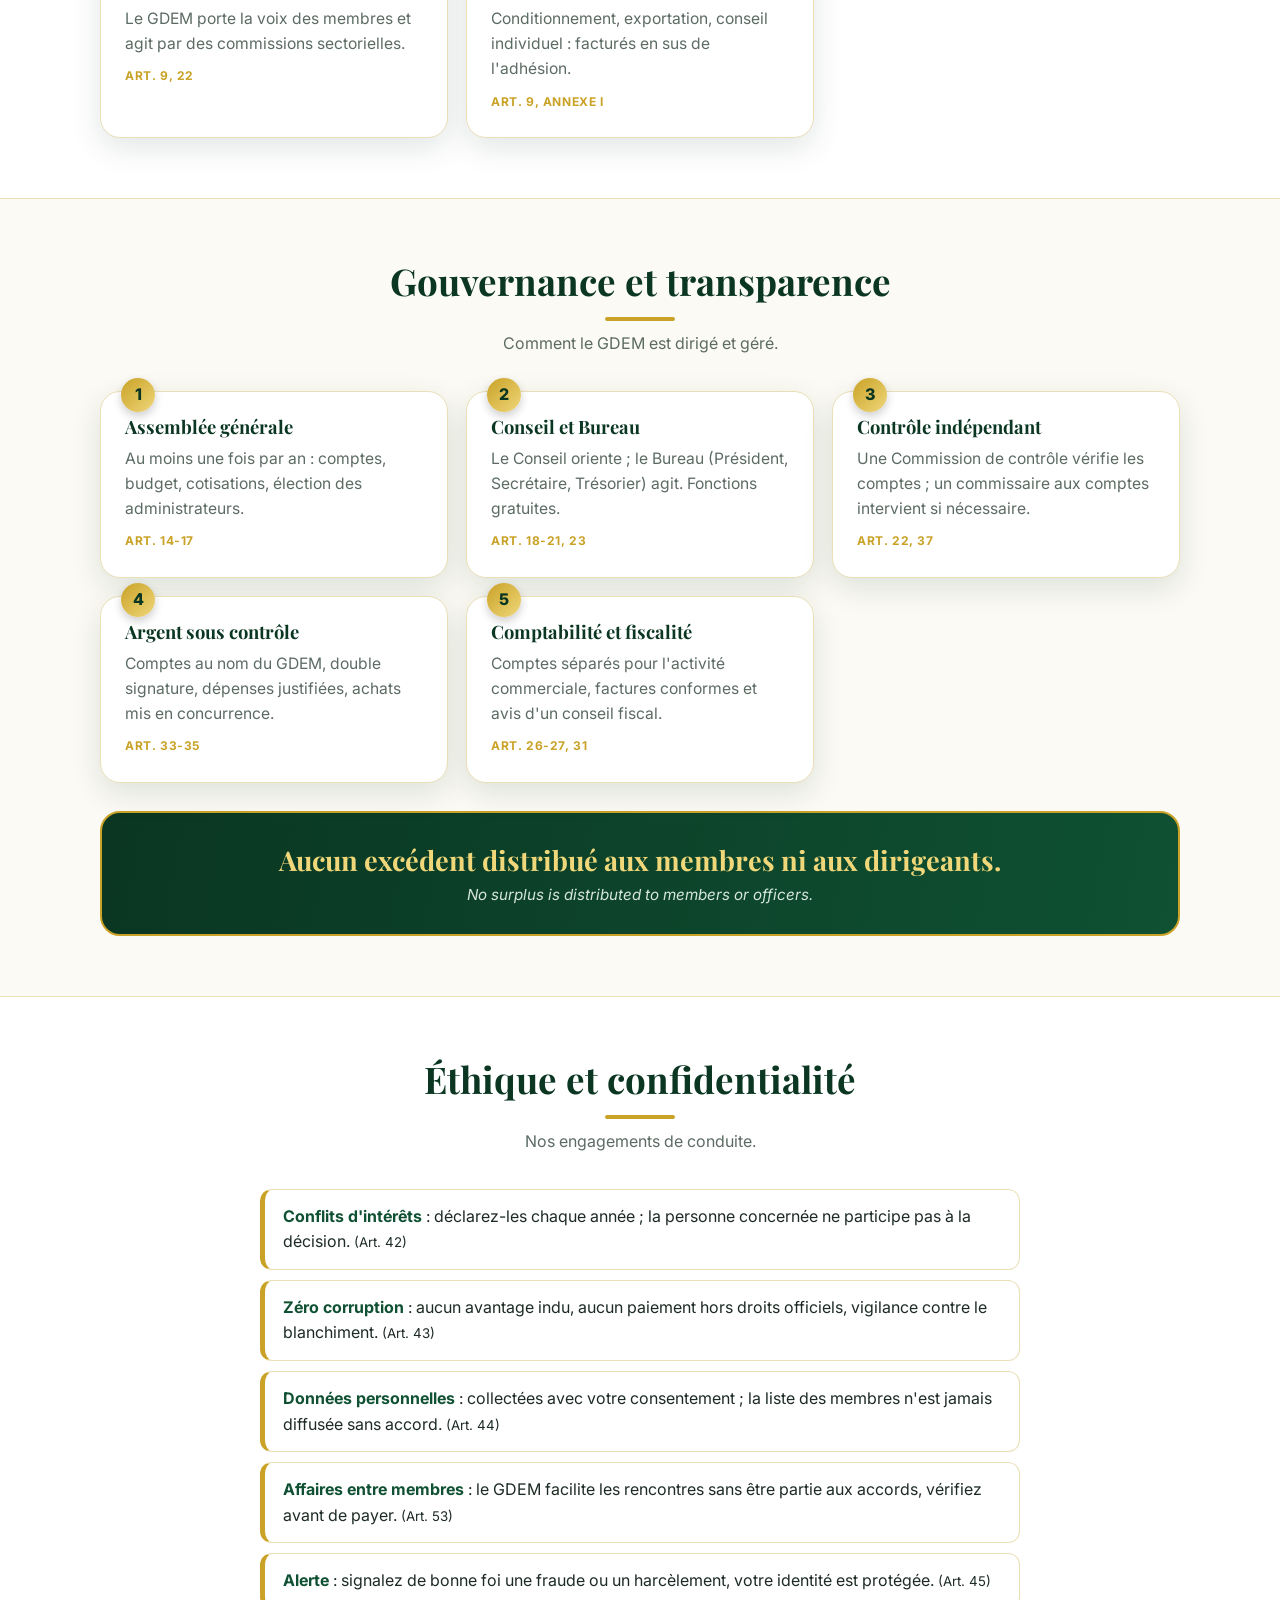
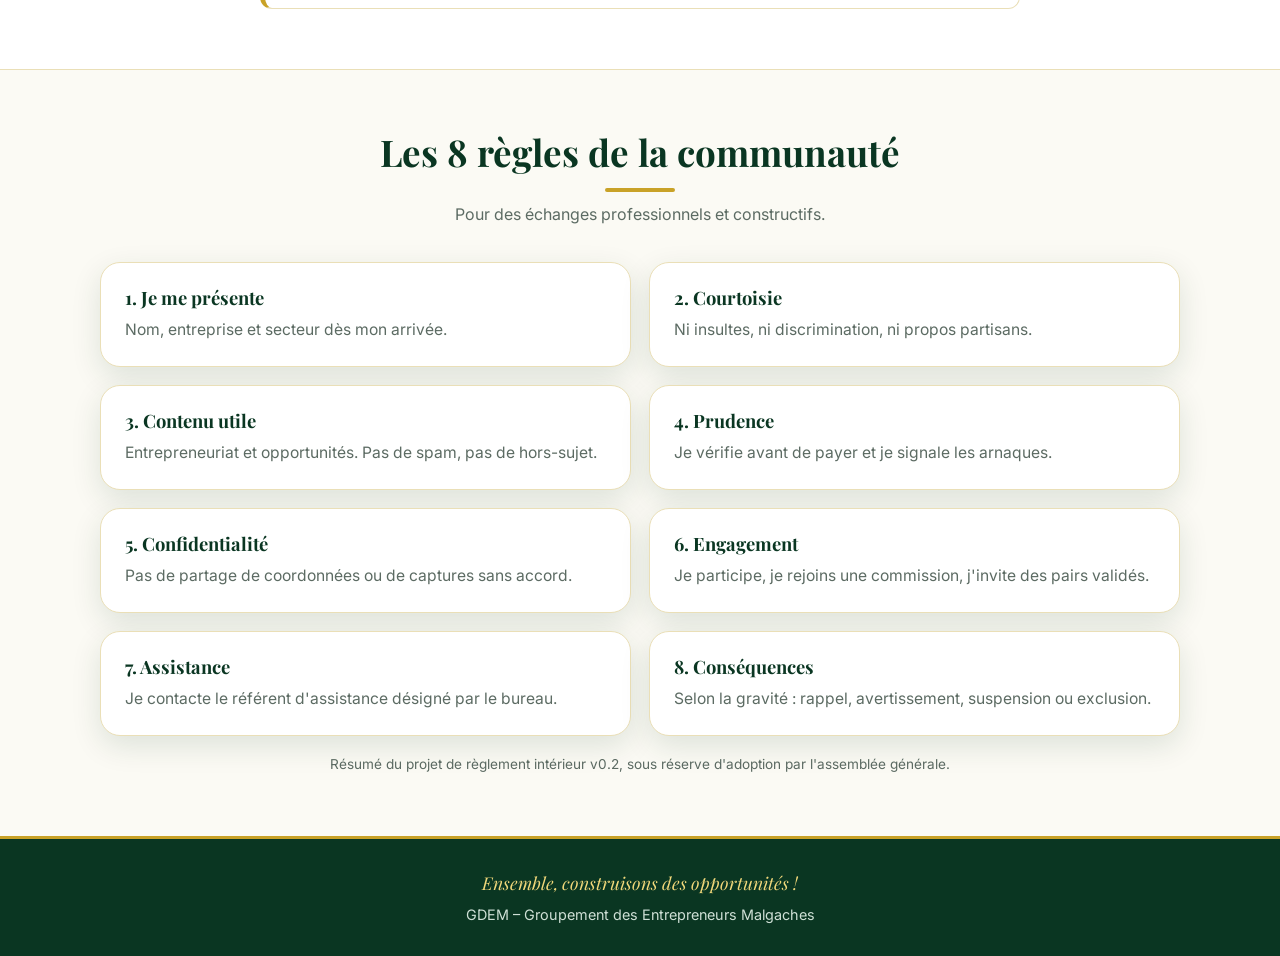
==== commit c2bd72c4: "Add Weglot script to adhesion.html Added Weglot script for translation support." ====
--- a/adhesion.html
+++ b/adhesion.html
@@ -3,6 +3,7 @@
 <head>
 <meta charset="utf-8">
 <meta name="viewport" content="width=device-width,initial-scale=1">
+  <script src="https://cdn.weglot.com/weglot.min.js?init=pk_9013f3a8e0523f62501a3c1ded7d38a3"></script>
 <title>Adhésion et gouvernance – GDEM</title>
 <meta name="description" content="Comment devenir membre du GDEM, vos droits, la gouvernance transparente et nos engagements éthiques.">
 <link rel="icon" href="assets/favicon.png">
--- a/style.css
+++ b/style.css
@@ -0,0 +1,132 @@
+:root{
+  --vert:#0f5132;--vert-fonce:#0a3622;--vert-clair:#1d7a4d;
+  --or:#c9a227;--or-clair:#f0d77a;--ivoire:#fbfaf4;--texte:#1d2b24;--gris:#5c6b63;
+  --rayon:20px;--ombre:0 10px 30px rgba(10,54,34,.12);
+}
+*{box-sizing:border-box;margin:0;padding:0}
+html{scroll-behavior:smooth}
+body{font-family:'Inter',system-ui,sans-serif;color:var(--texte);background:var(--ivoire);line-height:1.6;-webkit-text-size-adjust:100%}
+h1,h2,h3{font-family:'Playfair Display',Georgia,serif;line-height:1.2;color:var(--vert-fonce)}
+a{color:inherit}
+.wrap{width:min(1080px,100% - 32px);margin-inline:auto}
+
+/* En-tête */
+header.site{position:sticky;top:0;z-index:50;background:rgba(10,54,34,.97);backdrop-filter:blur(6px);border-bottom:2px solid var(--or)}
+header.site .wrap{display:flex;align-items:center;justify-content:space-between;gap:12px;padding-block:10px;flex-wrap:wrap}
+.marque{display:flex;align-items:center;gap:10px;text-decoration:none;color:#fff;font-weight:700;letter-spacing:.04em}
+.marque img{width:46px;height:46px;border-radius:12px;object-fit:contain;background:#fff;border:2px solid var(--or);padding:2px}
+nav.principal{display:flex;gap:6px;flex-wrap:wrap}
+nav.principal a{color:#fff;text-decoration:none;font-size:.92rem;font-weight:600;padding:8px 14px;border-radius:999px;border:1px solid transparent}
+nav.principal a:hover{border-color:var(--or)}
+nav.principal a[aria-current="page"]{background:var(--or);color:var(--vert-fonce)}
+
+/* Héros */
+.hero{background:radial-gradient(1200px 500px at 85% -10%,rgba(201,162,39,.25),transparent 60%),linear-gradient(160deg,var(--vert-fonce),var(--vert) 70%);color:#fff;padding:56px 0 72px;position:relative;overflow:hidden}
+.hero .wrap{display:grid;grid-template-columns:1fr 1fr;gap:36px;align-items:center}
+.hero h1{color:#fff;font-size:clamp(2rem,5.2vw,3.4rem)}
+.hero h1 em{color:var(--or-clair);font-style:italic}
+.hero p.lead{margin:18px 0 26px;font-size:1.1rem;color:#e6efe9;max-width:56ch}
+.hero .en{font-family:'Playfair Display',serif;font-style:italic;color:var(--or-clair);margin-top:14px;font-size:.98rem}
+.carte-logo{background:#fff;border-radius:28px;padding:10px;box-shadow:0 20px 50px rgba(0,0,0,.35);border:3px solid var(--or);max-width:540px;justify-self:center;overflow:hidden}
+.carte-logo img{width:100%;height:auto;display:block;border-radius:16px}
+.hero-page{padding:44px 0 52px}
+.hero-page .wrap{display:block}
+.pastille{display:inline-block;background:linear-gradient(90deg,var(--or),var(--or-clair));color:var(--vert-fonce);font-weight:800;letter-spacing:.06em;font-size:.78rem;padding:6px 14px;border-radius:999px;margin-bottom:14px;text-transform:uppercase}
+
+/* Boutons */
+.btn{display:inline-flex;align-items:center;gap:10px;padding:14px 22px;border-radius:999px;font-weight:700;text-decoration:none;border:2px solid transparent;font-size:1rem;transition:transform .15s,box-shadow .15s;cursor:pointer;min-height:48px}
+.btn:hover{transform:translateY(-2px);box-shadow:0 8px 20px rgba(0,0,0,.2)}
+.btn-or{background:linear-gradient(90deg,var(--or),var(--or-clair));color:var(--vert-fonce)}
+.btn-vert{background:var(--vert);color:#fff}
+.btn-contour{border-color:var(--or);color:#fff;background:transparent}
+.btn-wa{background:#1fa855;color:#fff}
+.groupe-btn{display:flex;flex-wrap:wrap;gap:12px}
+
+/* Sections */
+section.bloc{padding:60px 0}
+section.bloc.alt{background:#fff;border-block:1px solid #eadfb7}
+.titre-section{text-align:center;max-width:720px;margin:0 auto 34px}
+.titre-section h2{font-size:clamp(1.6rem,3.6vw,2.3rem)}
+.titre-section p{color:var(--gris);margin-top:10px}
+.filet{width:70px;height:4px;border-radius:4px;background:var(--or);margin:14px auto 0}
+
+.grille{display:grid;gap:18px}
+.g3{grid-template-columns:repeat(3,1fr)}
+.g5{grid-template-columns:repeat(5,1fr)}
+.g2{grid-template-columns:repeat(2,1fr)}
+.carte{background:#fff;border:1px solid #eadfb7;border-radius:var(--rayon);padding:24px;box-shadow:var(--ombre);position:relative}
+.carte h3{font-size:1.15rem;margin-bottom:8px}
+.carte p{color:var(--gris);font-size:.98rem}
+.carte .num{position:absolute;top:-14px;left:20px;width:34px;height:34px;border-radius:50%;background:linear-gradient(135deg,var(--or),var(--or-clair));color:var(--vert-fonce);font-weight:800;display:grid;place-items:center;box-shadow:0 4px 10px rgba(0,0,0,.2)}
+.carte .art{display:inline-block;margin-top:10px;font-size:.75rem;font-weight:700;color:var(--or);letter-spacing:.05em}
+.icone{font-size:1.8rem;margin-bottom:8px}
+.secteur{text-align:center;padding:20px 12px}
+.secteur .icone{font-size:2.2rem}
+.secteur h3{font-size:1rem}
+
+.bandeau{background:linear-gradient(100deg,var(--vert-fonce),var(--vert));color:#fff;border-radius:var(--rayon);padding:26px 30px;border:2px solid var(--or);text-align:center}
+.bandeau strong{display:block;font-family:'Playfair Display',serif;font-size:clamp(1.2rem,3vw,1.7rem);color:var(--or-clair)}
+.bandeau span{font-style:italic;color:#d6e6dc;font-size:.95rem}
+
+/* Contact */
+.contact-carte{background:#fff;border:2px solid var(--or);border-radius:24px;padding:28px;box-shadow:var(--ombre);text-align:center}
+.contact-carte h3{font-size:1.3rem}
+.contact-carte .tel{font-size:1.35rem;font-weight:800;color:var(--vert);margin:10px 0 16px;letter-spacing:.02em}
+.contact-carte .tel a{text-decoration:none}
+.contact-carte .groupe-btn{justify-content:center;flex-direction:column;align-items:stretch}
+.contact-carte .btn{justify-content:center}
+.note{font-size:.85rem;color:var(--gris);text-align:center;margin-top:18px}
+.liste-ok{list-style:none;display:grid;gap:10px;max-width:760px;margin:0 auto}
+.liste-ok li{background:#fff;border:1px solid #eadfb7;border-left:5px solid var(--or);border-radius:12px;padding:14px 18px}
+.liste-ok b{color:var(--vert)}
+
+footer.site{background:var(--vert-fonce);color:#cfe0d6;padding:30px 0;border-top:3px solid var(--or);text-align:center;font-size:.9rem}
+footer.site .devise{font-family:'Playfair Display',serif;font-style:italic;color:var(--or-clair);font-size:1.1rem;margin-bottom:6px}
+footer.site small{display:block;margin-top:8px;opacity:.8}
+
+/* Barre d'appel flottante (mobile) */
+.barre-appel{display:none}
+
+@media (max-width:860px){
+  .hero .wrap{grid-template-columns:1fr}
+  .carte-logo{max-width:100%;order:-1}
+  .g3,.g2{grid-template-columns:1fr}
+  .g5{grid-template-columns:repeat(2,1fr)}
+  section.bloc{padding:44px 0}
+  .barre-appel{display:flex;position:fixed;bottom:0;left:0;right:0;z-index:60;background:var(--vert-fonce);border-top:2px solid var(--or);padding:8px 12px;gap:8px}
+  .barre-appel a{flex:1;text-align:center;padding:12px 8px;border-radius:999px;font-weight:700;text-decoration:none;font-size:.9rem}
+  .barre-appel .b1{background:linear-gradient(90deg,var(--or),var(--or-clair));color:var(--vert-fonce)}
+  .barre-appel .b2{background:#1fa855;color:#fff}
+  body{padding-bottom:66px}
+}
+@media (max-width:480px){.g5{grid-template-columns:1fr}.btn{width:100%;justify-content:center}}
+
+/* Paiement */
+.alerte{background:#fff8e1;border:1px solid #eadfb7;border-left:5px solid var(--or);border-radius:12px;padding:14px 18px;max-width:860px;margin:0 auto 26px;font-size:.95rem}
+.alerte b{color:var(--vert-fonce)}
+.canaux{display:grid;grid-template-columns:repeat(auto-fit,minmax(260px,1fr));gap:18px;margin-bottom:26px}
+.canal{background:#fff;border:1px solid #eadfb7;border-radius:var(--rayon);padding:22px;box-shadow:var(--ombre);display:flex;flex-direction:column;gap:8px}
+.canal h3{font-size:1.1rem}
+.canal .public{font-size:.78rem;font-weight:800;letter-spacing:.05em;text-transform:uppercase;color:var(--or)}
+.canal p{color:var(--gris);font-size:.95rem;flex:1}
+.canal dl{display:grid;grid-template-columns:auto 1fr;gap:4px 12px;font-size:.92rem}
+.canal dt{font-weight:700;color:var(--vert-fonce)}
+.canal dd{word-break:break-all}
+.formulaire{background:#fff;border:2px solid var(--or);border-radius:24px;padding:26px;box-shadow:var(--ombre);max-width:860px;margin:0 auto}
+.formulaire h3{font-size:1.25rem;margin-bottom:4px}
+.formulaire .sous{color:var(--gris);font-size:.95rem;margin-bottom:16px}
+.champs{display:grid;grid-template-columns:repeat(2,1fr);gap:14px}
+.champs .plein{grid-column:1/-1}
+.champ label{display:block;font-weight:700;font-size:.9rem;margin-bottom:4px;color:var(--vert-fonce)}
+.champ input,.champ select,.champ textarea{width:100%;font:inherit;padding:12px 14px;border:1.5px solid #cdbf86;border-radius:12px;background:#fffefa;min-height:46px}
+.champ input:focus,.champ select:focus,.champ textarea:focus{outline:3px solid rgba(201,162,39,.4);border-color:var(--or)}
+.ligne-montant{display:grid;grid-template-columns:2fr 1fr;gap:10px}
+.ref-box{display:none;margin-top:18px;background:var(--vert-fonce);color:#fff;border-radius:16px;padding:18px;text-align:center}
+.ref-box.visible{display:block}
+.ref-box .ref{font-family:ui-monospace,Menlo,Consolas,monospace;font-size:1.4rem;font-weight:800;color:var(--or-clair);letter-spacing:.06em;margin:6px 0 12px;word-break:break-all}
+.ref-box p{font-size:.92rem;color:#d6e6dc}
+@media (max-width:640px){.champs{grid-template-columns:1fr}}
+section[id]{scroll-margin-top:90px}
+.alerte-retour{margin-top:14px;background:#fff8e1;border:1px solid #eadfb7;border-left:5px solid #1fa855;border-radius:12px;padding:14px 16px;text-align:left;font-size:.95rem}
+.alerte-retour[hidden]{display:none}
+.contact-carte .pastille{font-size:.7rem}
